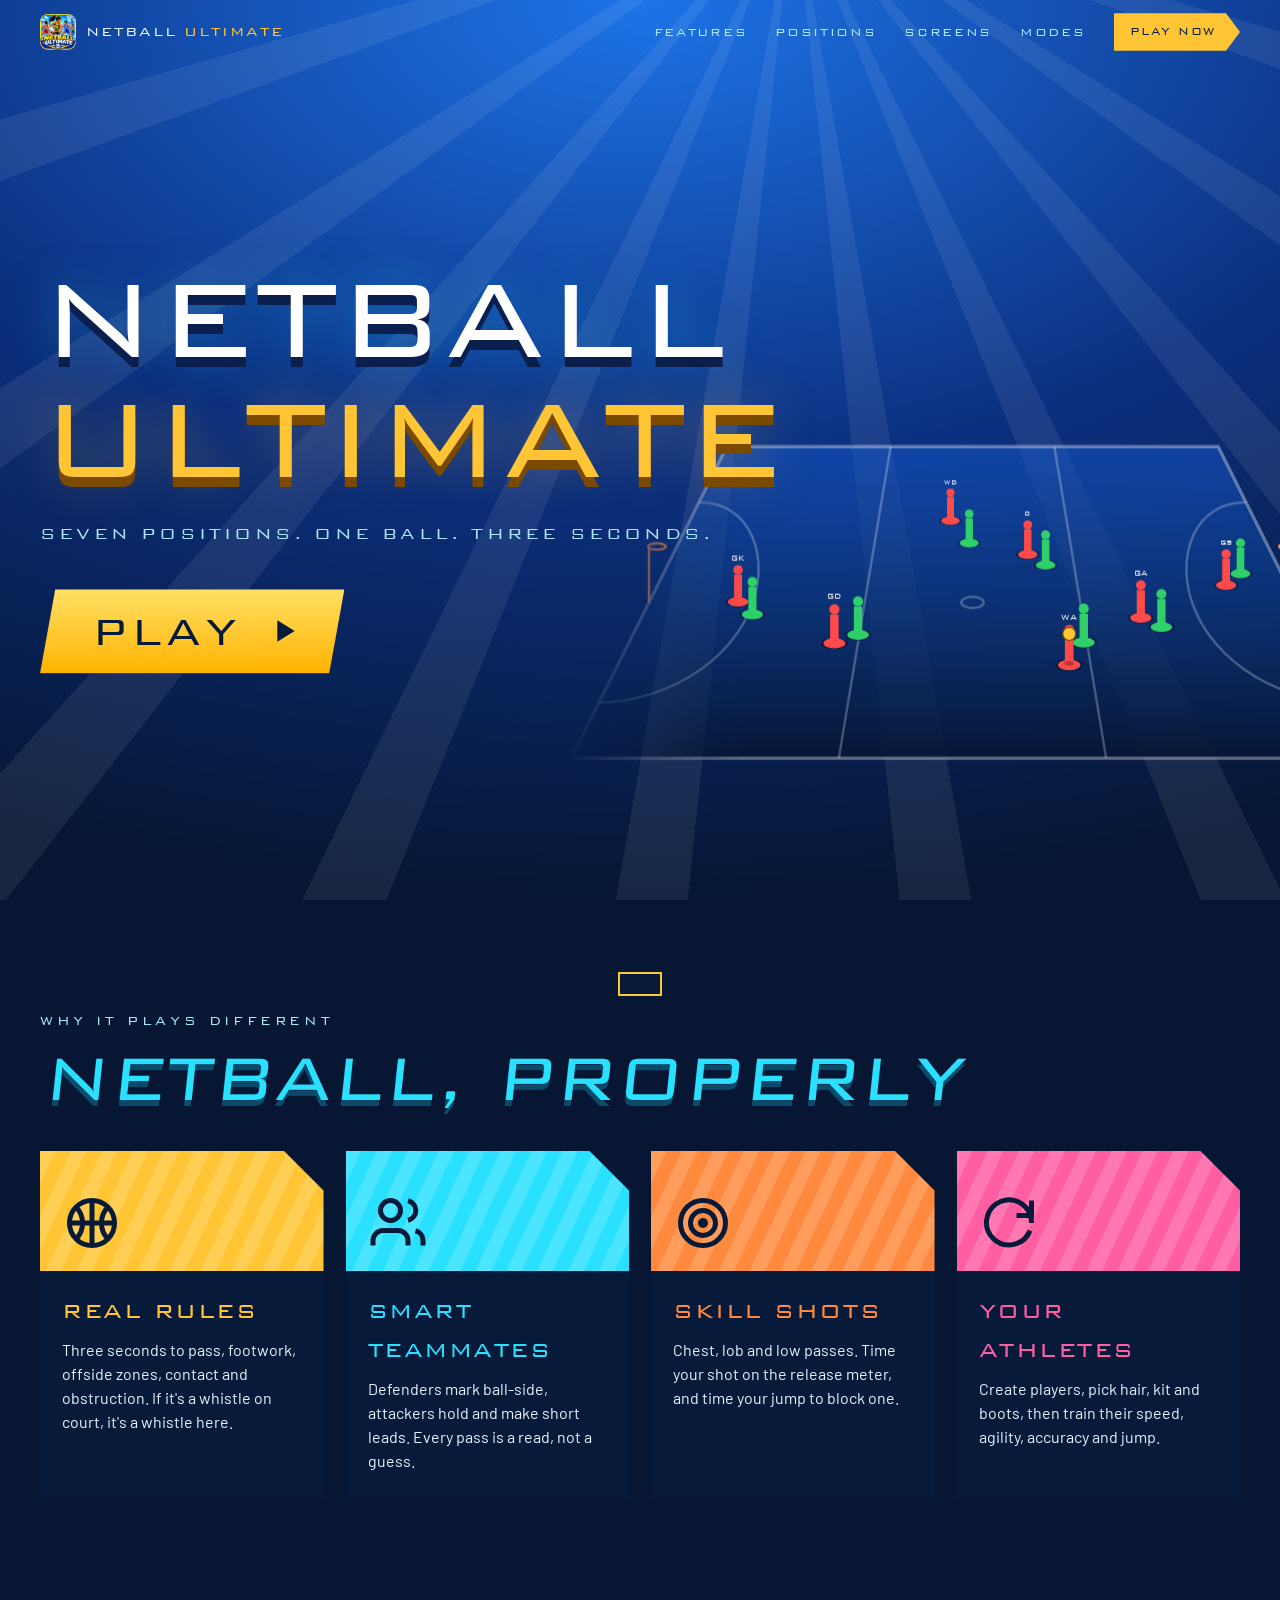
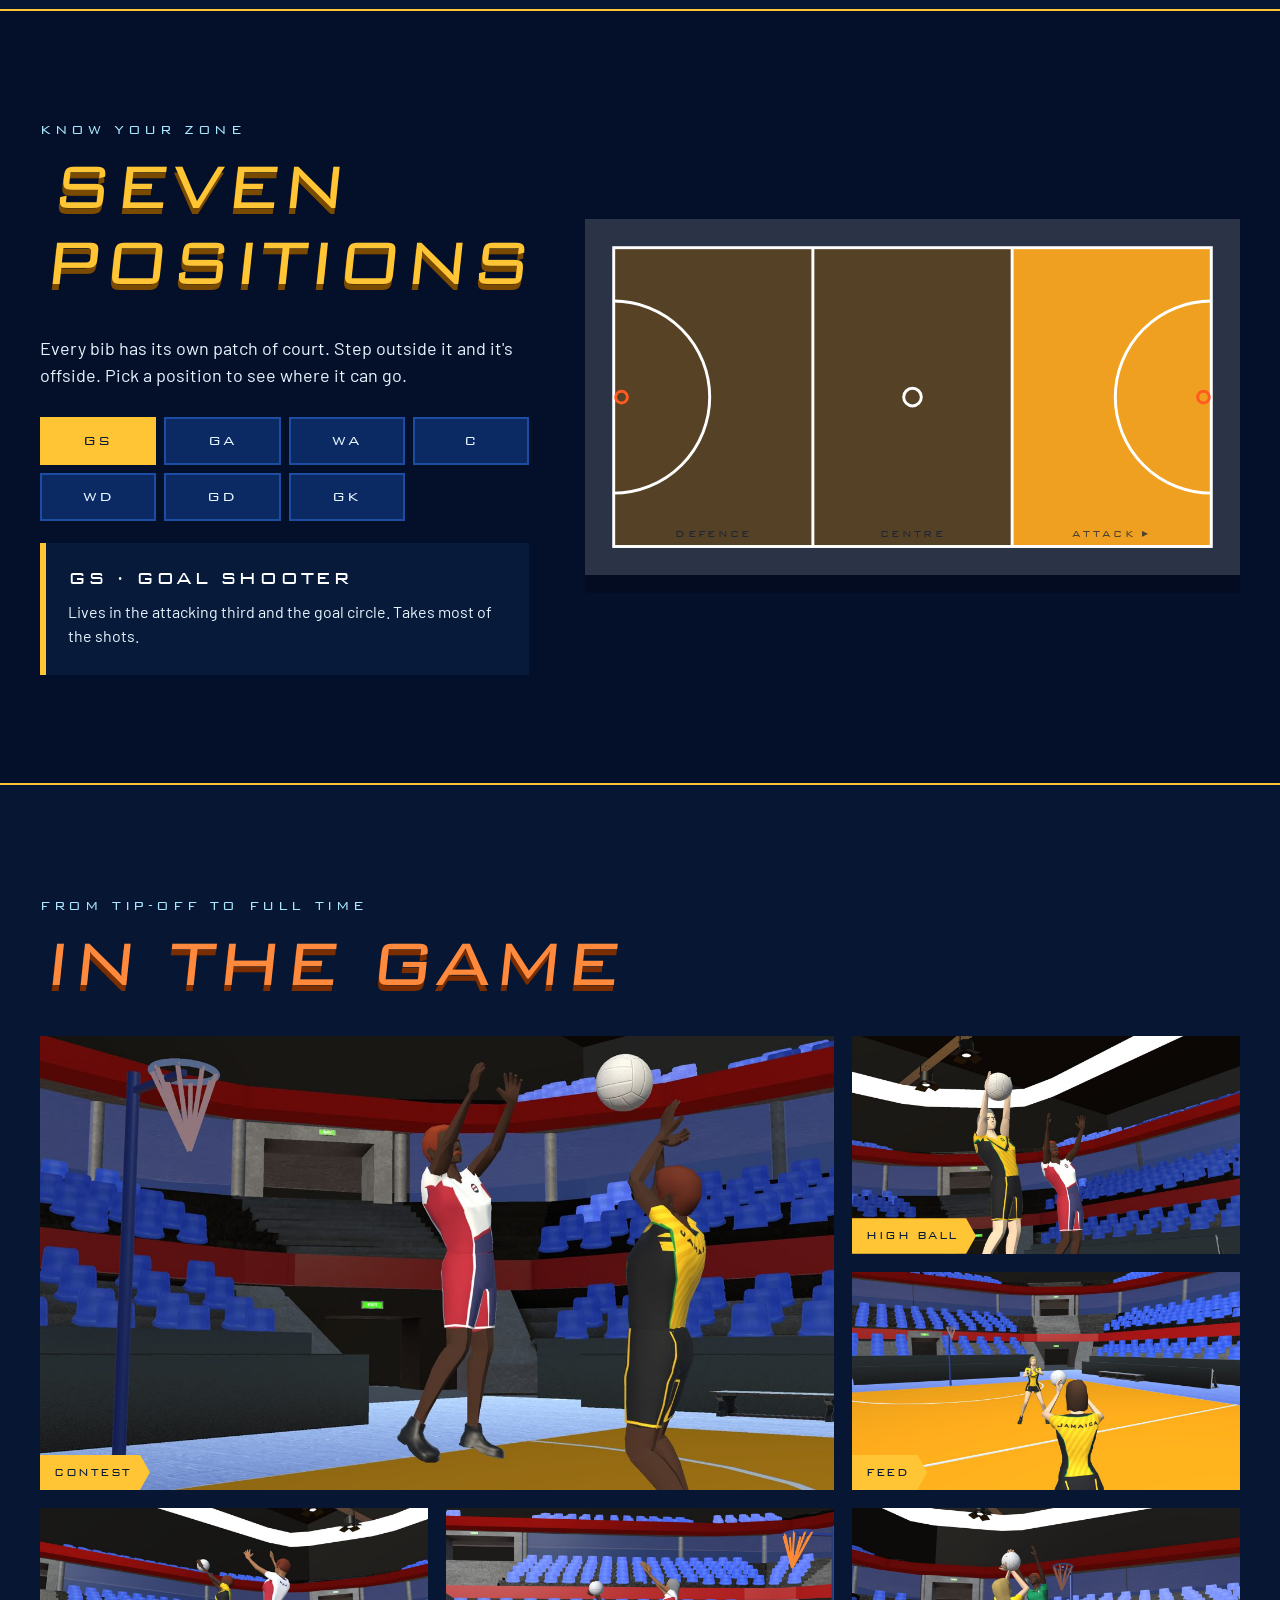
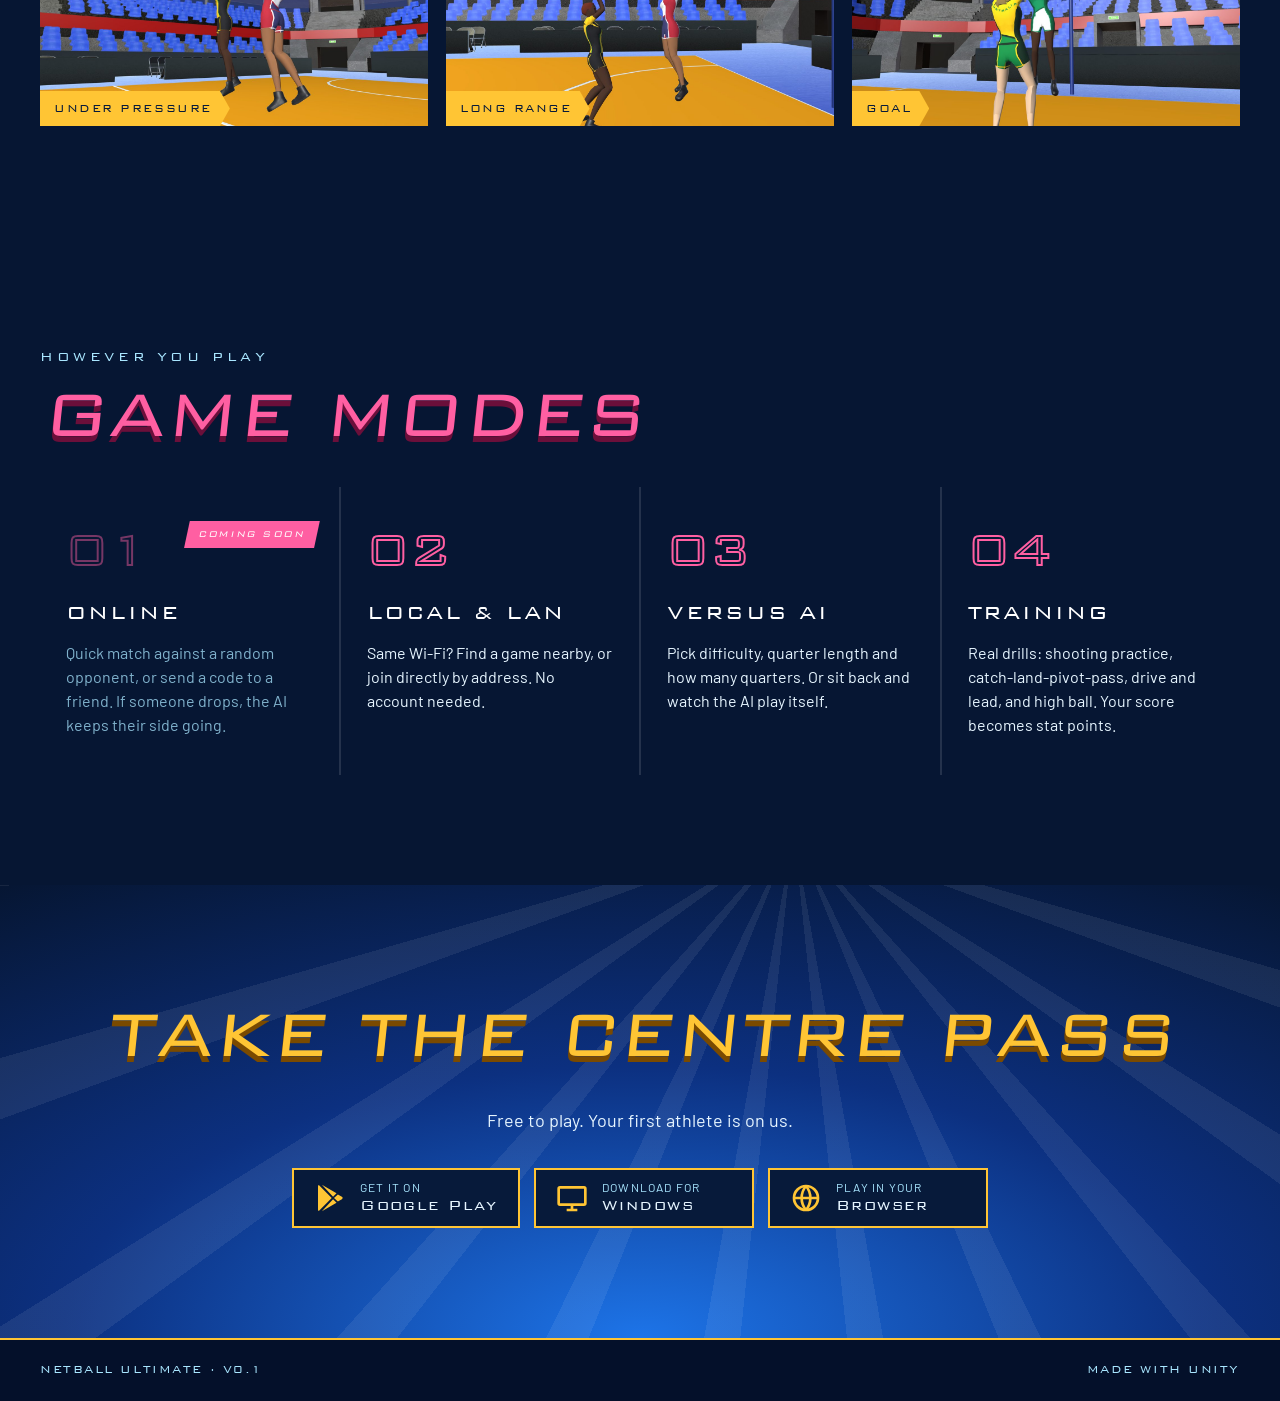
==== index.html @ ce10b403 "Add Netball Ultimate landing page Co-Authored-By: Claude Opus 5.5 <noreply@anthropic.com>" ====
<!doctype html>
<html lang="en">
<head>
<meta charset="utf-8">
<meta name="viewport" content="width=device-width, initial-scale=1">
<title>Netball Ultimate</title>
<meta name="description" content="Netball Ultimate: real 7-a-side netball on your phone, PC or browser. Build your team, train your athletes and play friends online.">
<meta name="theme-color" content="#061633">
<link rel="icon" href="img/icon.png">
<link rel="preconnect" href="https://fonts.googleapis.com">
<link rel="preconnect" href="https://fonts.gstatic.com" crossorigin>
<link href="https://fonts.googleapis.com/css2?family=Barlow:wght@400;500;600&display=swap" rel="stylesheet">
<link rel="stylesheet" href="style.css">
</head>
<body>

<header class="nav" id="nav">
  <a class="brand" href="#top"><img src="img/icon.png" alt="" width="36" height="36"><span>Netball <b>Ultimate</b></span></a>
  <button class="menu-btn" id="menuBtn" aria-label="Open menu" aria-expanded="false"><span></span><span></span><span></span></button>
  <nav class="links" id="links">
    <a href="#features">Features</a>
    <a href="#positions">Positions</a>
    <a href="#screens">Screens</a>
    <a href="#modes">Modes</a>
    <a class="btn btn-gold btn-sm" href="#play">Play now</a>
  </nav>
</header>

<main id="top">

  <!-- HERO -->
  <section class="hero">
    <div class="rays" aria-hidden="true"></div>
    <canvas id="court" class="hero-court" aria-hidden="true"></canvas>
    <div class="wrap hero-inner">
      <h1 class="logo reveal">
        <span class="w1">Netball</span>
        <span class="w2">Ultimate</span>
      </h1>
      <p class="lead reveal">Seven positions. One ball. Three seconds.</p>
      <div class="cta reveal">
        <a class="play" href="#play"><span>Play</span><svg viewBox="0 0 24 24" fill="currentColor"><path d="M7 4l13 8-13 8z"/></svg></a>
      </div>
    </div>
  </section>

  <!-- FEATURES -->
  <section class="section" id="features">
    <div class="wrap">
      <p class="eyebrow">Why it plays different</p>
      <h2 class="title t-cyan">Netball, properly</h2>
      <div class="cards">
        <article class="card c-gold reveal">
          <div class="art"><svg viewBox="0 0 24 24" fill="none" stroke="currentColor" stroke-width="2"><circle cx="12" cy="12" r="9"/><path d="M12 3v18M3 12h18M5.6 5.6c3.5 3.5 3.5 9.3 0 12.8M18.4 5.6c-3.5 3.5-3.5 9.3 0 12.8"/></svg></div>
          <div class="band"><h3>Real rules</h3><p>Three seconds to pass, footwork, offside zones, contact and obstruction. If it's a whistle on court, it's a whistle here.</p></div>
        </article>
        <article class="card c-cyan reveal">
          <div class="art"><svg viewBox="0 0 24 24" fill="none" stroke="currentColor" stroke-width="2"><path d="M16 21v-2a4 4 0 0 0-4-4H6a4 4 0 0 0-4 4v2"/><circle cx="9" cy="7" r="4"/><path d="M22 21v-2a4 4 0 0 0-3-3.9M16 3.1a4 4 0 0 1 0 7.8"/></svg></div>
          <div class="band"><h3>Smart teammates</h3><p>Defenders mark ball-side, attackers hold and make short leads. Every pass is a read, not a guess.</p></div>
        </article>
        <article class="card c-orange reveal">
          <div class="art"><svg viewBox="0 0 24 24" fill="none" stroke="currentColor" stroke-width="2"><circle cx="12" cy="12" r="9"/><circle cx="12" cy="12" r="5"/><circle cx="12" cy="12" r="1"/></svg></div>
          <div class="band"><h3>Skill shots</h3><p>Chest, lob and low passes. Time your shot on the release meter, and time your jump to block one.</p></div>
        </article>
        <article class="card c-pink reveal">
          <div class="art"><svg viewBox="0 0 24 24" fill="none" stroke="currentColor" stroke-width="2"><path d="M20.4 15A9 9 0 1 1 21 12"/><path d="M21 3v6h-6"/></svg></div>
          <div class="band"><h3>Your athletes</h3><p>Create players, pick hair, kit and boots, then train their speed, agility, accuracy and jump.</p></div>
        </article>
      </div>
    </div>
  </section>

  <!-- POSITIONS -->
  <section class="section section-dark" id="positions">
    <div class="wrap pos-grid">
      <div>
        <p class="eyebrow">Know your zone</p>
        <h2 class="title t-gold">Seven positions</h2>
        <p class="body">Every bib has its own patch of court. Step outside it and it's offside. Pick a position to see where it can go.</p>
        <div class="pos-tabs" role="tablist" id="posTabs"></div>
        <div class="pos-info" id="posInfo" aria-live="polite"></div>
      </div>
      <div class="court-card">
        <svg id="zoneCourt" viewBox="0 0 640 335" role="img" aria-label="Netball court showing where the selected position may play">
          <defs>
            <clipPath id="courtClip"><rect x="15" y="15" width="610" height="305"/></clipPath>
          </defs>
          <rect x="15" y="15" width="610" height="305" class="z-base"/>
          <g clip-path="url(#courtClip)">
            <rect id="zL" x="15" y="15" width="203.3" height="305" class="zone"/>
            <rect id="zM" x="218.3" y="15" width="203.4" height="305" class="zone"/>
            <rect id="zR" x="421.7" y="15" width="203.3" height="305" class="zone"/>
            <path id="cL" d="M15 69.5 A98 98 0 0 1 15 265.5 Z" class="zone circle" transform="translate(0 0)"/>
            <path id="cR" d="M625 69.5 A98 98 0 0 0 625 265.5 Z" class="zone circle"/>
          </g>
          <g class="lines">
            <rect x="15" y="15" width="610" height="305"/>
            <line x1="218.3" y1="15" x2="218.3" y2="320"/>
            <line x1="421.7" y1="15" x2="421.7" y2="320"/>
            <circle cx="320" cy="167.5" r="9"/>
            <path d="M15 69.5 A98 98 0 0 1 15 265.5"/>
            <path d="M625 69.5 A98 98 0 0 0 625 265.5"/>
          </g>
          <circle cx="23" cy="167.5" r="6" class="ring"/>
          <circle cx="617" cy="167.5" r="6" class="ring"/>
          <text x="117" y="310" class="lbl">DEFENCE</text>
          <text x="320" y="310" class="lbl">CENTRE</text>
          <text x="523" y="310" class="lbl">ATTACK &#9656;</text>
        </svg>
      </div>
    </div>
  </section>

  <!-- SCREENS -->
  <section class="section" id="screens">
    <div class="wrap">
      <p class="eyebrow">From tip-off to full time</p>
      <h2 class="title t-orange">In the game</h2>
      <div class="gallery">
        <button class="shot big reveal" data-cap="Contest every ball under the post."><img src="img/contest.jpg" alt="Jamaica and a red-and-white defender leaping for the ball by the post" loading="lazy"><span>Contest</span></button>
        <button class="shot reveal" data-cap="Time your jump to take the high ball."><img src="img/high_ball.jpg" alt="Player taking a high catch over a defender" loading="lazy"><span>High ball</span></button>
        <button class="shot reveal" data-cap="Look up, find your shooter, feed the circle."><img src="img/feed.jpg" alt="Jamaica player lining up a pass" loading="lazy"><span>Feed</span></button>
        <button class="shot reveal" data-cap="Shoot with a hand in your face."><img src="img/under_pressure.jpg" alt="Shooter with a defender jumping to block" loading="lazy"><span>Under pressure</span></button>
        <button class="shot reveal" data-cap="Long range from the edge of the circle."><img src="img/wide_shot.jpg" alt="Shot from the edge of the circle" loading="lazy"><span>Long range</span></button>
        <button class="shot reveal" data-cap="Australia lining up the shot."><img src="img/shot.jpg" alt="Australia shooter with defender behind" loading="lazy"><span>Goal</span></button>
      </div>
    </div>
  </section>

  <!-- MODES -->
  <section class="section" id="modes">
    <div class="wrap">
      <p class="eyebrow">However you play</p>
      <h2 class="title t-pink">Game modes</h2>
      <div class="modes">
        <article class="mode soon reveal">
          <i>01</i><h3>Online</h3><span class="soon-tag">Coming soon</span>
          <p>Quick match against a random opponent, or send a code to a friend. If someone drops, the AI keeps their side going.</p>
        </article>
        <article class="mode reveal">
          <i>02</i><h3>Local &amp; LAN</h3>
          <p>Same Wi-Fi? Find a game nearby, or join directly by address. No account needed.</p>
        </article>
        <article class="mode reveal">
          <i>03</i><h3>Versus AI</h3>
          <p>Pick difficulty, quarter length and how many quarters. Or sit back and watch the AI play itself.</p>
        </article>
        <article class="mode reveal">
          <i>04</i><h3>Training</h3>
          <p>Real drills: shooting practice, catch-land-pivot-pass, drive and lead, and high ball. Your score becomes stat points.</p>
        </article>
      </div>
    </div>
  </section>

  <!-- PLAY -->
  <section class="section final" id="play">
    <div class="rays" aria-hidden="true"></div>
    <div class="wrap final-inner">
      <h2 class="title t-gold">Take the centre pass</h2>
      <p class="body">Free to play. Your first athlete is on us.</p>
      <div class="stores">
        <a class="store" href="#" data-soon>
          <svg viewBox="0 0 24 24" fill="currentColor"><path d="M3.6 2.3 13.3 12l-9.7 9.7c-.4-.2-.6-.6-.6-1.1V3.4c0-.5.2-.9.6-1.1zm10.7 10.7 2.6 2.6-11 6.3 8.4-8.9zm3.6-3.6 3 1.7c.8.5.8 1.3 0 1.8l-3 1.7-2.9-2.6 2.9-2.6zM5.9 2.1l11 6.3-2.6 2.6-8.4-8.9z"/></svg>
          <span><small>Get it on</small>Google Play</span>
        </a>
        <a class="store" href="#" data-soon>
          <svg viewBox="0 0 24 24" fill="none" stroke="currentColor" stroke-width="2"><rect x="2" y="4" width="20" height="13" rx="1"/><path d="M8 21h8M12 17v4"/></svg>
          <span><small>Download for</small>Windows</span>
        </a>
        <a class="store" href="#" data-soon>
          <svg viewBox="0 0 24 24" fill="none" stroke="currentColor" stroke-width="2"><circle cx="12" cy="12" r="9"/><path d="M3 12h18M12 3a14 14 0 0 1 0 18M12 3a14 14 0 0 0 0 18"/></svg>
          <span><small>Play in your</small>Browser</span>
        </a>
      </div>
    </div>
  </section>
</main>

<footer class="foot">
  <div class="wrap foot-inner">
    <span>Netball Ultimate &middot; v0.1</span>
    <span>Made with Unity</span>
  </div>
</footer>

<div class="lightbox" id="lightbox" hidden>
  <button class="lb-close" id="lbClose" aria-label="Close">&times;</button>
  <figure><img id="lbImg" alt=""><figcaption id="lbCap"></figcaption></figure>
</div>
<div class="toast" id="toast" role="status"></div>

<script src="main.js"></script>
</body>
</html>
---- style.css ----
@font-face{font-family:"ND";src:url("fonts/NetballDisplay.ttf") format("truetype");font-display:swap}

:root{
  --navy:#061633;
  --panel:#071a3a;
  --deep:#04102a;
  --blue:#1d74e8;
  --mid:#0c3080;
  --gold:#ffc534;
  --gold-d:#7a4a00;
  --cyan:#29e0ff;
  --cyan-d:#0a4a6b;
  --orange:#ff8a3d;
  --orange-d:#7a2e00;
  --pink:#ff5fa2;
  --pink-d:#6b0f3a;
  --ice:#a9e6ff;
  --text:#e6f5ff;
  --court:#f0a020;
  --display:"ND",Arial,sans-serif;
  --body:"Barlow",system-ui,sans-serif;
}

*{box-sizing:border-box}
html{scroll-behavior:smooth;scroll-padding-top:72px}
body{margin:0;background:var(--navy);color:var(--text);font-family:var(--body);font-size:18px;line-height:1.5;overflow-x:hidden}
img{max-width:100%;display:block}
a{color:inherit;text-decoration:none}
button{font:inherit;color:inherit;background:none;border:0;cursor:pointer}
svg{display:block}
.wrap{width:min(1200px,100% - 32px);margin:0 auto}

/* ---------- nav ---------- */
.nav{position:fixed;inset:0 0 auto;z-index:50;display:flex;align-items:center;justify-content:space-between;height:64px;padding:0 max(16px,calc((100% - 1200px)/2));transition:background .25s,box-shadow .25s}
.nav.solid{background:rgba(4,16,42,.92);backdrop-filter:blur(8px);box-shadow:inset 0 -2px 0 var(--gold)}
.brand{display:flex;align-items:center;gap:10px;font-family:var(--display);font-size:16px;letter-spacing:.12em;text-transform:uppercase}
.brand img{border-radius:8px}
.brand b{color:var(--gold);font-weight:normal}
.links{display:flex;align-items:center;gap:28px;font-family:var(--display);font-size:14px;letter-spacing:.12em;text-transform:uppercase}
.links a:not(.btn){position:relative;color:var(--ice)}
.links a:not(.btn)::after{content:"";position:absolute;left:0;right:100%;bottom:-6px;height:2px;background:var(--gold);transition:right .2s}
.links a:not(.btn):hover{color:#fff}
.links a:not(.btn):hover::after{right:0}
.menu-btn{display:none;width:44px;height:44px;flex-direction:column;justify-content:center;gap:6px;padding:10px}
.menu-btn span{height:3px;background:#fff;transition:transform .2s,opacity .2s}
.menu-btn[aria-expanded="true"] span:nth-child(1){transform:translateY(9px) rotate(45deg)}
.menu-btn[aria-expanded="true"] span:nth-child(2){opacity:0}
.menu-btn[aria-expanded="true"] span:nth-child(3){transform:translateY(-9px) rotate(-45deg)}

/* ---------- buttons ---------- */
.btn{display:inline-flex;align-items:center;gap:10px;padding:14px 30px 14px 22px;font-family:var(--display);font-size:16px;letter-spacing:.12em;text-transform:uppercase;clip-path:polygon(0 0,calc(100% - 14px) 0,100% 50%,calc(100% - 14px) 100%,0 100%);transition:transform .15s,filter .15s}
.btn:hover{transform:translateX(3px);filter:brightness(1.1)}
.btn-gold{background:var(--gold);color:var(--panel)}
.btn-ghost{background:rgba(7,26,58,.75);color:#fff;box-shadow:inset 0 0 0 2px var(--cyan)}
.btn-sm{padding:9px 24px 9px 16px;font-size:13px}

/* ---------- shared bits ---------- */
.rays{position:absolute;inset:0;background:repeating-conic-gradient(from 90deg at 62% -12%,rgba(255,255,255,.07) 0 4deg,transparent 4deg 16deg);pointer-events:none}
.eyebrow{margin:0 0 6px;font-family:var(--display);font-size:15px;letter-spacing:.24em;text-transform:uppercase;color:var(--ice)}
.title{margin:0 0 36px;font-family:var(--display);font-weight:normal;font-size:clamp(40px,7vw,80px);line-height:.95;text-transform:uppercase;transform:skewX(-6deg);transform-origin:left bottom}
.t-gold{color:var(--gold);text-shadow:0 6px 0 var(--gold-d)}
.t-cyan{color:var(--cyan);text-shadow:0 6px 0 var(--cyan-d)}
.t-orange{color:var(--orange);text-shadow:0 6px 0 var(--orange-d)}
.t-pink{color:var(--pink);text-shadow:0 6px 0 var(--pink-d)}
.body{max-width:520px;color:var(--text);margin:0 0 28px}
.section{position:relative;padding:110px 0}
.section-dark{background:var(--deep);box-shadow:inset 0 2px 0 var(--gold),inset 0 -2px 0 var(--gold)}

.reveal{opacity:0;transform:translateY(24px);transition:opacity .6s ease,transform .6s ease}
.reveal.in{opacity:1;transform:none}

/* ---------- hero ---------- */
.hero{position:relative;min-height:100vh;min-height:100svh;display:flex;align-items:center;overflow:hidden;background:radial-gradient(120% 100% at 50% 0%,var(--blue) 0%,var(--mid) 52%,var(--navy) 100%)}
.hero-court{position:absolute;right:-8%;top:66%;transform:translateY(-50%);width:min(960px,64vw);height:auto;aspect-ratio:2/1;pointer-events:none;-webkit-mask-image:linear-gradient(90deg,transparent 0,#000 22%);mask-image:linear-gradient(90deg,transparent 0,#000 22%)}
.hero-inner{position:relative;padding:120px 0 90px}
.ribbon{display:inline-block;padding:8px 26px;background:#ff3d8b;font-family:var(--display);font-size:15px;letter-spacing:.16em;text-transform:uppercase;transform:skewX(-12deg)}
.logo{margin:0 0 22px;font-family:var(--display);font-weight:normal;font-size:clamp(56px,11vw,140px);line-height:.86;text-transform:uppercase;transform:skewX(-6deg);transform-origin:left bottom}
.logo span{display:block}
.w1{color:#fff;text-shadow:0 10px 0 #0a1f4d,0 0 48px rgba(41,224,255,.35)}
.w2{color:var(--gold);text-shadow:0 10px 0 var(--gold-d),0 0 48px rgba(255,197,52,.35)}
.lead{max-width:none;margin:0 0 40px;font-family:var(--display);font-size:clamp(15px,1.8vw,20px);letter-spacing:.16em;text-transform:uppercase;color:var(--ice)}
.cta{display:flex;flex-wrap:wrap;align-items:center;gap:22px}
.play{display:flex;align-items:center;gap:28px;padding:18px 44px 18px 52px;background:linear-gradient(180deg,#ffe066,#ffb300);color:var(--panel);clip-path:polygon(5% 0,100% 0,95% 100%,0 100%);filter:drop-shadow(0 8px 0 var(--gold-d));transition:transform .15s}
.play span{font-family:var(--display);font-size:48px;line-height:1;letter-spacing:.08em;text-transform:uppercase}
.play svg{width:32px;height:32px}
.play:hover{transform:translateY(-3px)}
.play:active{transform:translateY(3px)}
.badges{display:flex;flex-wrap:wrap;gap:12px;margin:48px 0 0;padding:0;list-style:none}
.badges li{display:flex;flex-direction:column;align-items:center;min-width:120px;padding:12px 18px;background:rgba(7,26,58,.8);box-shadow:inset 0 0 0 2px var(--gold)}
.badges b{font-family:var(--display);font-weight:normal;font-size:30px;color:var(--gold);line-height:1.1}
.badges span{font-family:var(--display);font-size:12px;letter-spacing:.14em;text-transform:uppercase;color:var(--ice)}

/* ---------- feature cards (game "posters") ---------- */
.cards{display:grid;grid-template-columns:repeat(4,1fr);gap:22px}
.card{display:flex;flex-direction:column;background:var(--panel);clip-path:polygon(0 0,calc(100% - 40px) 0,100% 40px,100% 100%,0 100%);transition:transform .2s}
.card:hover{transform:translateY(-6px)}
.card .art{position:relative;height:120px;background:var(--c);color:var(--panel);overflow:hidden}
.card .art::before{content:"";position:absolute;inset:0;background:repeating-linear-gradient(115deg,rgba(255,255,255,.16) 0 14px,transparent 14px 28px)}
.card .art svg{position:absolute;left:22px;bottom:18px;width:60px;height:60px}
.band{padding:20px 22px 26px}
.band h3{margin:0 0 8px;font-family:var(--display);font-weight:normal;font-size:26px;letter-spacing:.06em;text-transform:uppercase;color:var(--c)}
.band p{margin:0;font-size:16px;color:var(--text)}
.c-gold{--c:var(--gold)}.c-cyan{--c:var(--cyan)}.c-orange{--c:var(--orange)}.c-pink{--c:var(--pink)}

/* ---------- positions ---------- */
.pos-grid{display:grid;grid-template-columns:5fr 7fr;gap:56px;align-items:center}
.pos-tabs{display:grid;grid-template-columns:repeat(4,1fr);gap:8px;margin-bottom:22px}
.pos-tab{padding:12px 0;background:#0b2a63;box-shadow:inset 0 0 0 2px #1d4da0;font-family:var(--display);font-size:16px;letter-spacing:.12em;transition:background .15s,color .15s,box-shadow .15s}
.pos-tab:hover{box-shadow:inset 0 0 0 2px var(--cyan)}
.pos-tab[aria-selected="true"]{background:var(--gold);color:var(--panel);box-shadow:none}
.pos-info{min-height:132px;padding:18px 22px;background:var(--panel);border-left:6px solid var(--gold)}
.pos-info h3{margin:0 0 6px;font-family:var(--display);font-weight:normal;font-size:22px;letter-spacing:.08em;text-transform:uppercase;color:#fff}
.pos-info p{margin:0;font-size:16px}
.court-card{padding:14px;background:#2a3446;box-shadow:0 18px 0 rgba(0,0,0,.25)}
#zoneCourt{width:100%;height:auto}
.z-base{fill:var(--court)}
.zone{fill:rgba(4,16,42,.65);transition:fill .35s}
.zone.on{fill:rgba(255,255,255,0)}
.zone.circle{fill:#574226}
.zone.circle.on{fill:var(--court)}
.lines{fill:none;stroke:#fff;stroke-width:3}
.ring{fill:none;stroke:#ff5a1f;stroke-width:3}
.lbl{font-family:var(--display);font-size:12px;letter-spacing:.2em;fill:rgba(7,26,58,.7);text-anchor:middle}

/* ---------- gallery ---------- */
.gallery{display:grid;grid-template-columns:repeat(3,1fr);gap:18px}
.shot{position:relative;padding:0;overflow:hidden;background:var(--panel);box-shadow:inset 0 0 0 2px rgba(255,255,255,.1);text-align:left}
.shot.big{grid-column:span 2;grid-row:span 2}
.shot img{width:100%;height:100%;object-fit:cover;aspect-ratio:16/9;transition:transform .4s}
.shot span{position:absolute;left:0;bottom:0;padding:8px 18px 8px 14px;background:var(--gold);color:var(--panel);font-family:var(--display);font-size:13px;letter-spacing:.12em;text-transform:uppercase;clip-path:polygon(0 0,calc(100% - 10px) 0,100% 50%,calc(100% - 10px) 100%,0 100%)}
.shot:hover img{transform:scale(1.05)}
.shot:focus-visible{outline:3px solid var(--cyan);outline-offset:3px}

/* ---------- country marquee ---------- */
.marquee{overflow:hidden;padding:18px 0;background:var(--gold);color:var(--panel);transform:skewY(-2deg);margin:20px 0}
.track{display:flex;gap:44px;width:max-content;animation:scroll 60s linear infinite;font-family:var(--display);font-size:20px;letter-spacing:.14em;text-transform:uppercase;white-space:nowrap}
.track span::before{content:"\25C6";margin-right:44px;opacity:.5}
.marquee:hover .track{animation-play-state:paused}
@keyframes scroll{to{transform:translateX(-50%)}}

/* ---------- modes ---------- */
.modes{display:grid;grid-template-columns:repeat(4,1fr);gap:2px;background:rgba(255,255,255,.12)}
.mode{position:relative;padding:34px 26px 38px;background:var(--navy);transition:background .2s}
.mode:hover{background:#0b2350}
.mode i{display:block;font-style:normal;font-family:var(--display);font-size:56px;line-height:1;color:transparent;-webkit-text-stroke:2px var(--pink)}
.mode h3{margin:18px 0 10px;font-family:var(--display);font-weight:normal;font-size:24px;letter-spacing:.08em;text-transform:uppercase;color:#fff}
.mode p{margin:0;font-size:16px}
.soon-tag{position:absolute;top:34px;right:22px;padding:5px 12px;background:var(--pink);color:#fff;font-family:var(--display);font-size:11px;letter-spacing:.14em;text-transform:uppercase;transform:skewX(-12deg)}
.mode.soon i{-webkit-text-stroke-color:rgba(255,95,162,.45)}
.mode.soon p{color:var(--ice);opacity:.75}

/* ---------- final CTA ---------- */
.final{overflow:hidden;text-align:center;background:radial-gradient(90% 120% at 50% 100%,var(--blue) 0%,var(--mid) 50%,var(--navy) 100%)}
.final-inner{position:relative;display:flex;flex-direction:column;align-items:center}
.final .title{transform-origin:center bottom}
.final .body{margin:0 auto 34px}
.stores{display:flex;flex-wrap:wrap;justify-content:center;gap:14px}
.store{display:flex;align-items:center;gap:14px;min-width:220px;padding:12px 22px;background:var(--panel);box-shadow:inset 0 0 0 2px var(--gold);transition:transform .15s,background .15s}
.store:hover{transform:translateY(-3px);background:#0b2350}
.store svg{width:32px;height:32px;color:var(--gold);flex:none}
.store span{display:flex;flex-direction:column;font-family:var(--display);font-size:18px;letter-spacing:.08em;text-align:left;line-height:1.2}
.store small{font-family:var(--body);font-size:12px;letter-spacing:.1em;text-transform:uppercase;color:var(--ice)}

/* ---------- footer ---------- */
.foot{background:var(--deep);box-shadow:inset 0 2px 0 var(--gold)}
.foot-inner{display:flex;justify-content:space-between;flex-wrap:wrap;gap:10px;padding:22px 0;font-family:var(--display);font-size:13px;letter-spacing:.12em;text-transform:uppercase;color:var(--ice)}

/* ---------- lightbox + toast ---------- */
.lightbox{position:fixed;inset:0;z-index:100;display:grid;place-items:center;padding:16px;background:rgba(4,16,42,.94)}
.lightbox[hidden]{display:none}
.lightbox figure{margin:0;max-width:1200px;width:100%}
.lightbox img{width:100%;box-shadow:0 0 0 2px var(--gold)}
.lightbox figcaption{margin-top:14px;text-align:center;font-size:16px}
.lb-close{position:absolute;top:12px;right:18px;font-size:44px;line-height:1;color:var(--gold)}
.toast{position:fixed;left:50%;bottom:24px;z-index:110;padding:12px 22px;background:var(--panel);box-shadow:inset 0 0 0 2px var(--gold);font-family:var(--display);font-size:14px;letter-spacing:.1em;text-transform:uppercase;transform:translate(-50%,120px);transition:transform .3s}
.toast.show{transform:translate(-50%,0)}

/* ---------- responsive ---------- */
@media (max-width:1000px){
  .cards,.modes{grid-template-columns:repeat(2,1fr)}
  .pos-grid{grid-template-columns:1fr;gap:36px}
}
@media (max-width:760px){
  body{font-size:17px}
  .menu-btn{display:flex}
  .links{position:fixed;top:64px;left:0;right:0;flex-direction:column;align-items:stretch;gap:0;padding:8px 16px 20px;background:rgba(4,16,42,.97);box-shadow:inset 0 -2px 0 var(--gold);transform:translateY(-120%);transition:transform .25s;z-index:-1}
  .links.open{transform:none}
  .links a:not(.btn){padding:14px 0;border-bottom:1px solid rgba(255,255,255,.08)}
  .links .btn{margin-top:14px;justify-content:center}
  .nav{background:rgba(4,16,42,.92)}
  .section{padding:80px 0}
  .hero-court{right:-40%;top:auto;bottom:0;transform:none;width:150vw;opacity:.4;-webkit-mask-image:none;mask-image:none}
  .play{padding:14px 34px 14px 40px;gap:18px}
  .play span{font-size:36px}
  .badges li{min-width:0;flex:1 1 40%}
  .cards,.modes{grid-template-columns:1fr}
  .gallery{grid-template-columns:1fr 1fr}
  .shot.big{grid-column:span 2;grid-row:auto}
  .pos-tabs{grid-template-columns:repeat(4,1fr)}
  .store{width:100%}
}
@media (prefers-reduced-motion:reduce){
  html{scroll-behavior:auto}
  .reveal{opacity:1;transform:none;transition:none}
  .track{animation:none}
}
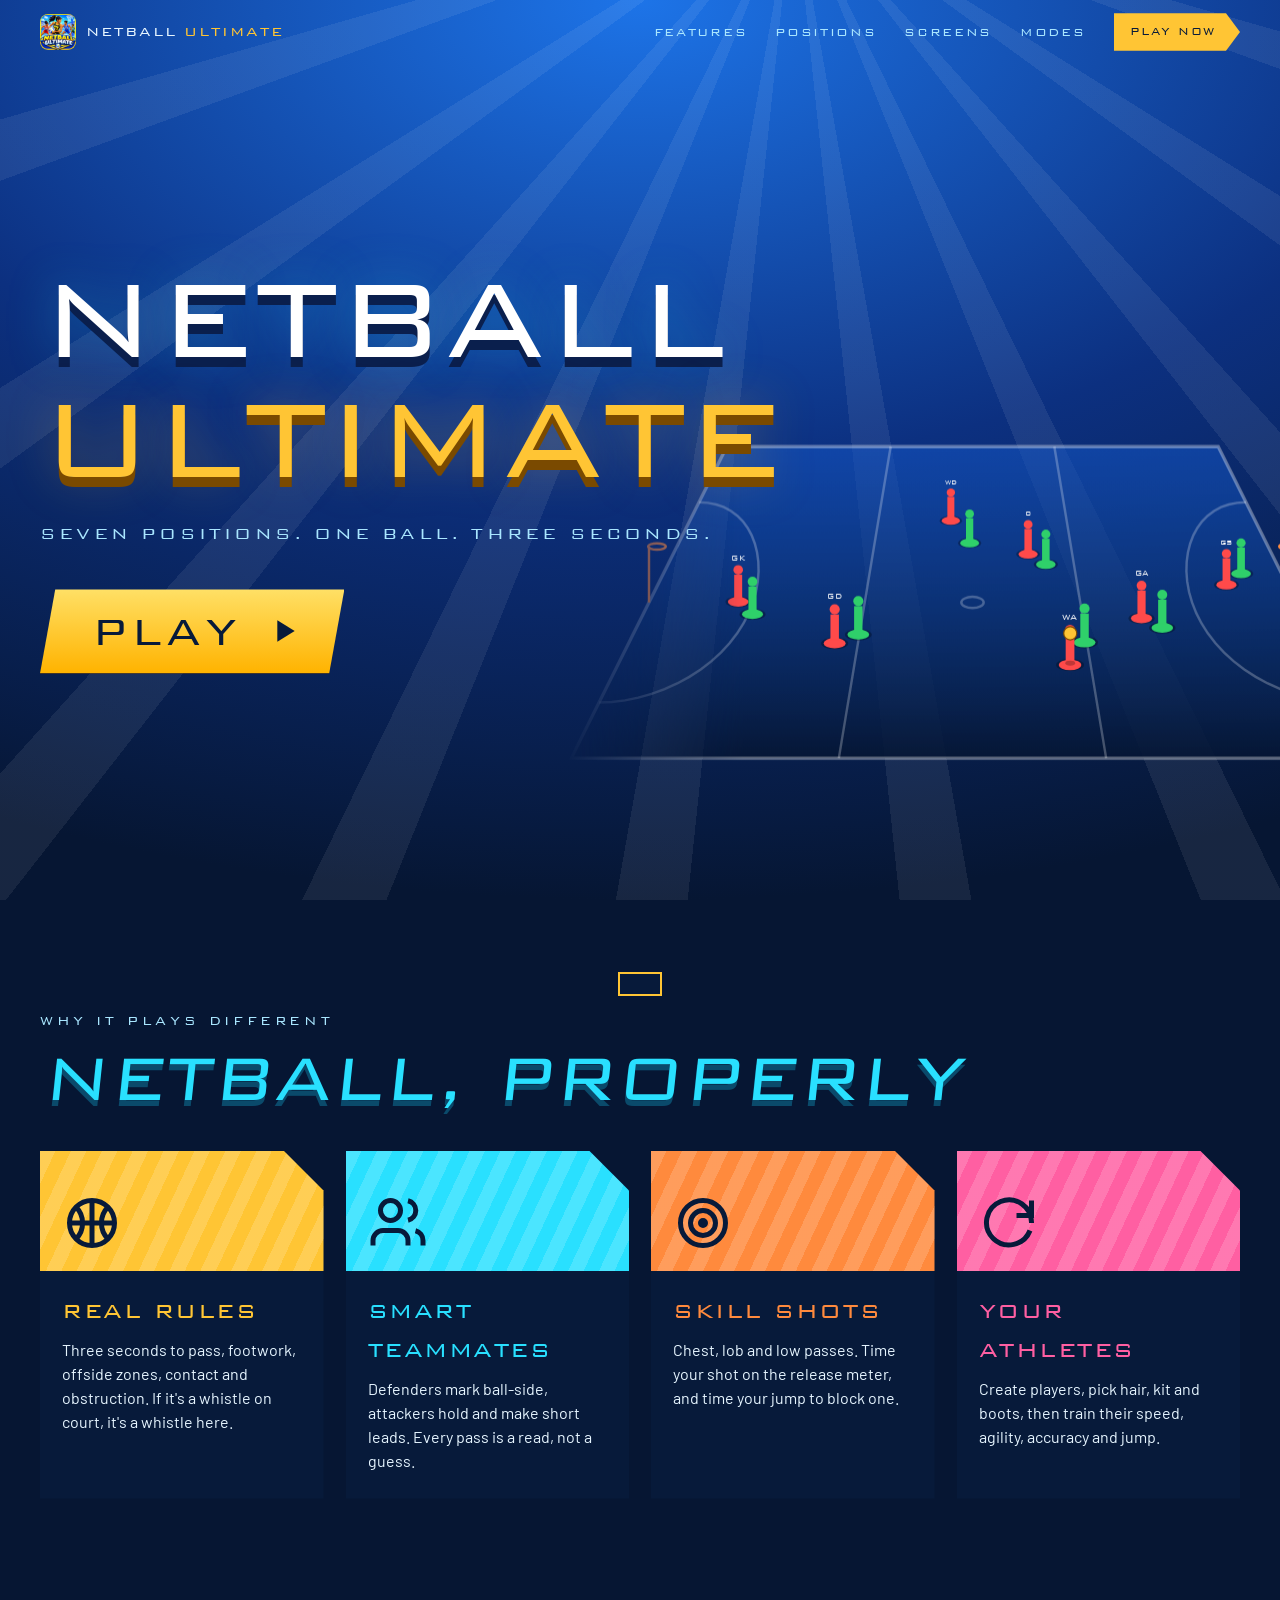
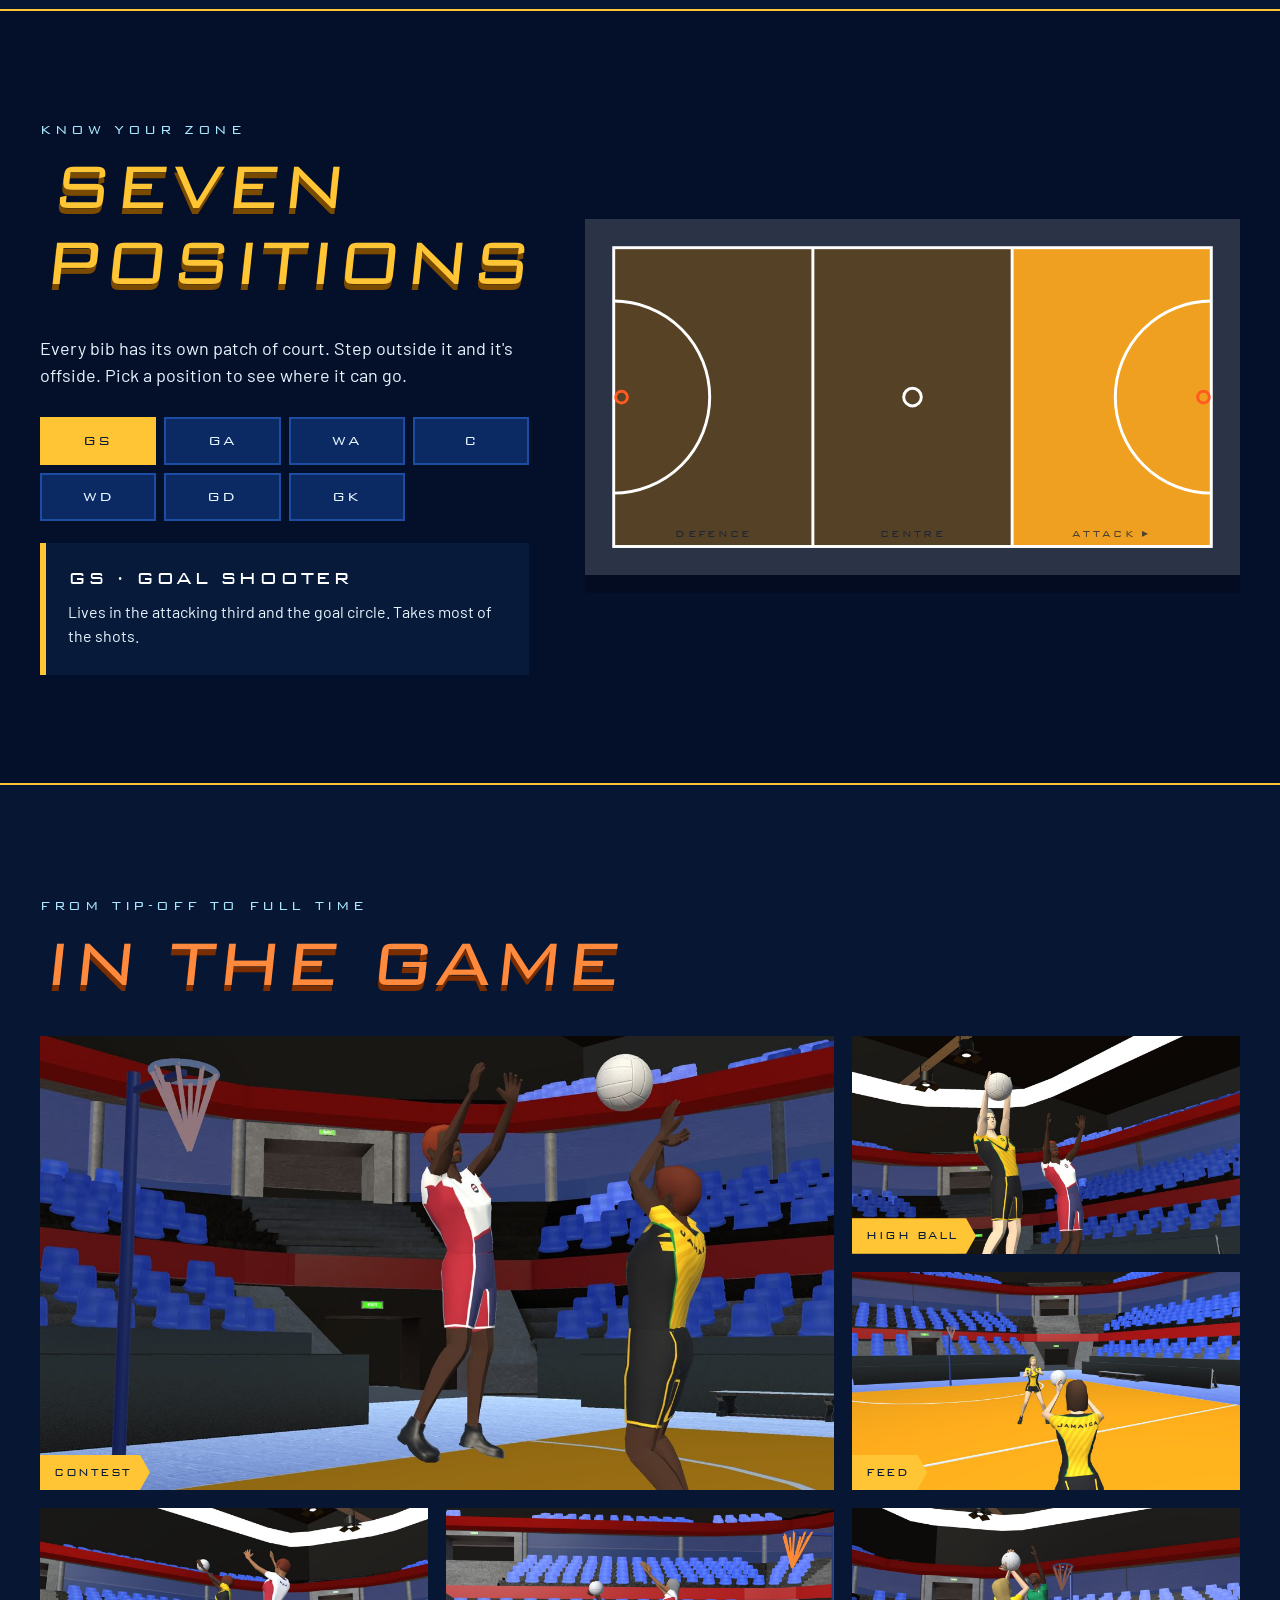
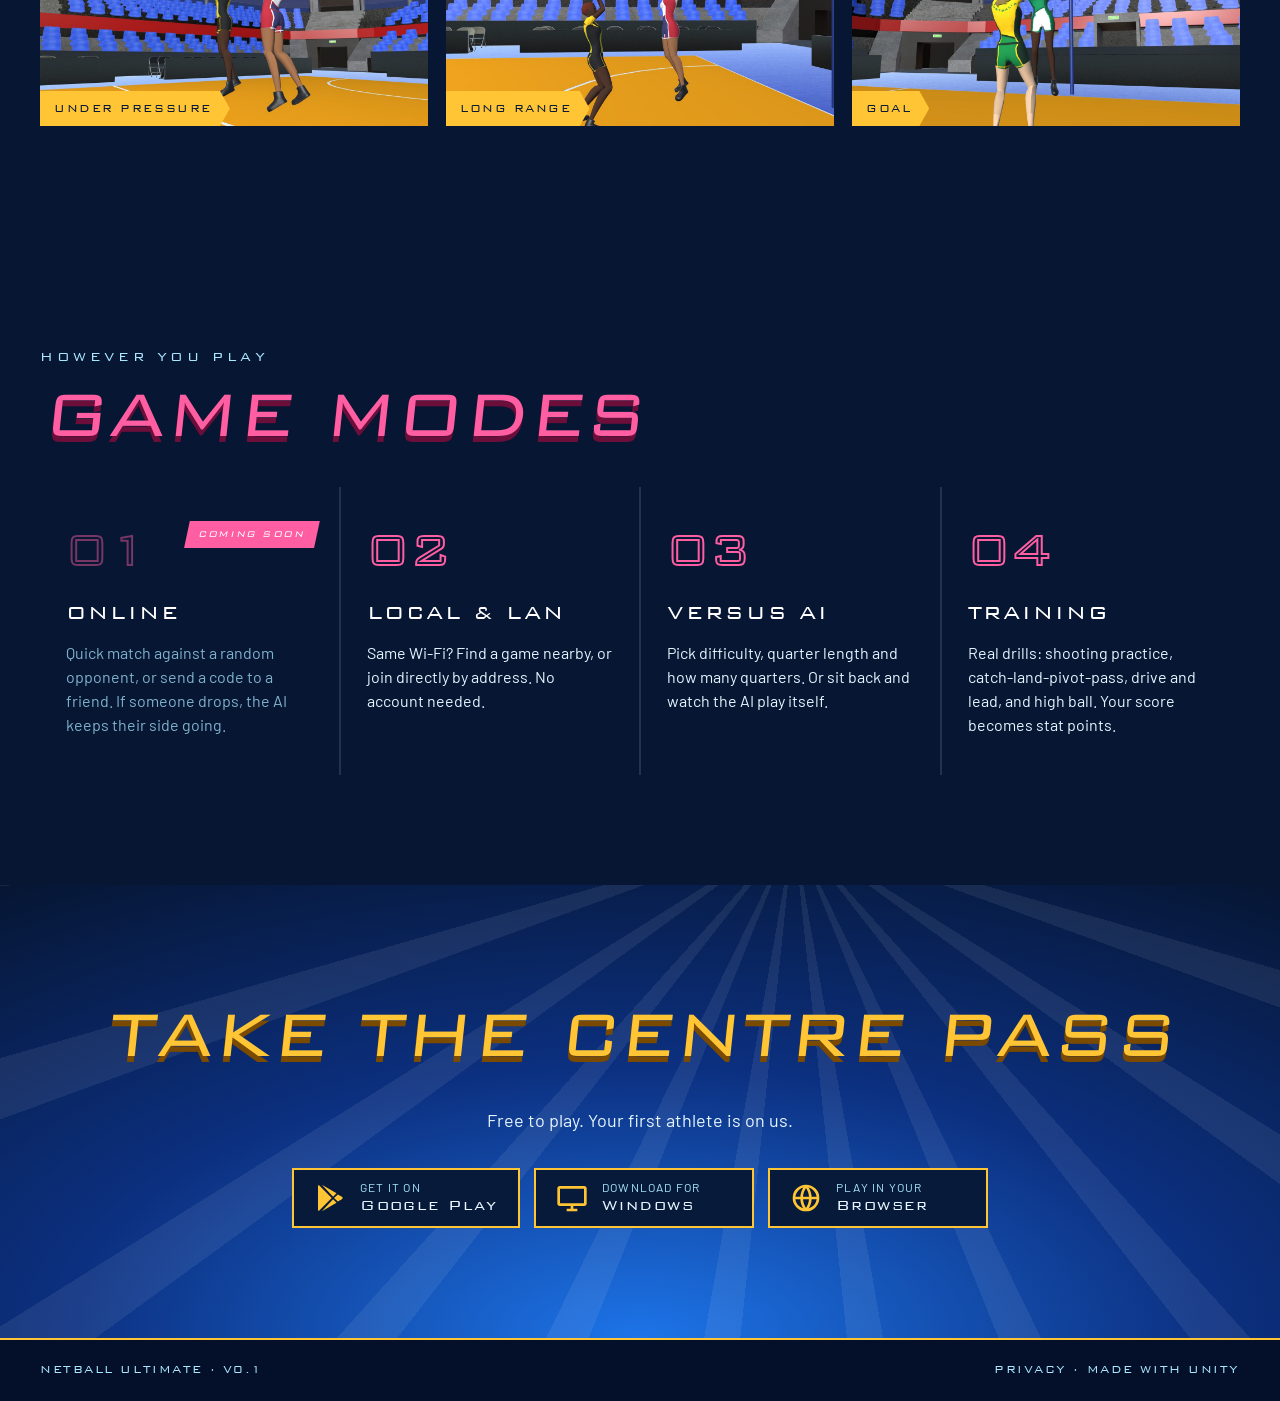
==== commit 79155c0c: "Add privacy policy page and footer link Co-Authored-By: Claude Opus 5.5 <noreply@anthropic.com>" ====
--- a/index.html
+++ b/index.html
@@ -180,7 +180,7 @@
 <footer class="foot">
   <div class="wrap foot-inner">
     <span>Netball Ultimate &middot; v0.1</span>
-    <span>Made with Unity</span>
+    <span><a href="privacy.html">Privacy</a> &middot; Made with Unity</span>
   </div>
 </footer>
 
--- a/style.css
+++ b/style.css
@@ -165,6 +165,26 @@
 .foot{background:var(--deep);box-shadow:inset 0 2px 0 var(--gold)}
 .foot-inner{display:flex;justify-content:space-between;flex-wrap:wrap;gap:10px;padding:22px 0;font-family:var(--display);font-size:13px;letter-spacing:.12em;text-transform:uppercase;color:var(--ice)}
 
+/* ---------- privacy / legal page ---------- */
+.legal{padding:130px 0 100px;background:radial-gradient(120% 60% at 50% 0%,var(--mid) 0%,var(--navy) 60%)}
+.legal-inner{max-width:760px}
+.legal .title{margin-bottom:30px}
+.legal-lead{font-size:19px;margin:0 0 10px}
+.legal h2{margin:48px 0 12px;padding-left:14px;border-left:5px solid var(--gold);font-family:var(--display);font-weight:normal;font-size:20px;letter-spacing:.1em;text-transform:uppercase;color:#fff}
+.legal p,.legal li{color:var(--text)}
+.legal p{margin:0 0 14px}
+.legal ul{margin:0 0 14px;padding-left:22px}
+.legal li{margin-bottom:6px}
+.legal li::marker{color:var(--gold)}
+.legal strong{color:#fff;font-weight:600}
+.legal a{color:var(--cyan);text-decoration:underline;text-underline-offset:3px;word-break:break-word}
+.foot a:hover{color:#fff}
+.links-static a{color:var(--ice)}
+@media (max-width:760px){
+  .nav .links-static{position:static;flex-direction:row;padding:0;background:none;box-shadow:none;transform:none;z-index:auto;font-size:12px}
+  .nav .links-static a:not(.btn){padding:0;border:0}
+}
+
 /* ---------- lightbox + toast ---------- */
 .lightbox{position:fixed;inset:0;z-index:100;display:grid;place-items:center;padding:16px;background:rgba(4,16,42,.94)}
 .lightbox[hidden]{display:none}
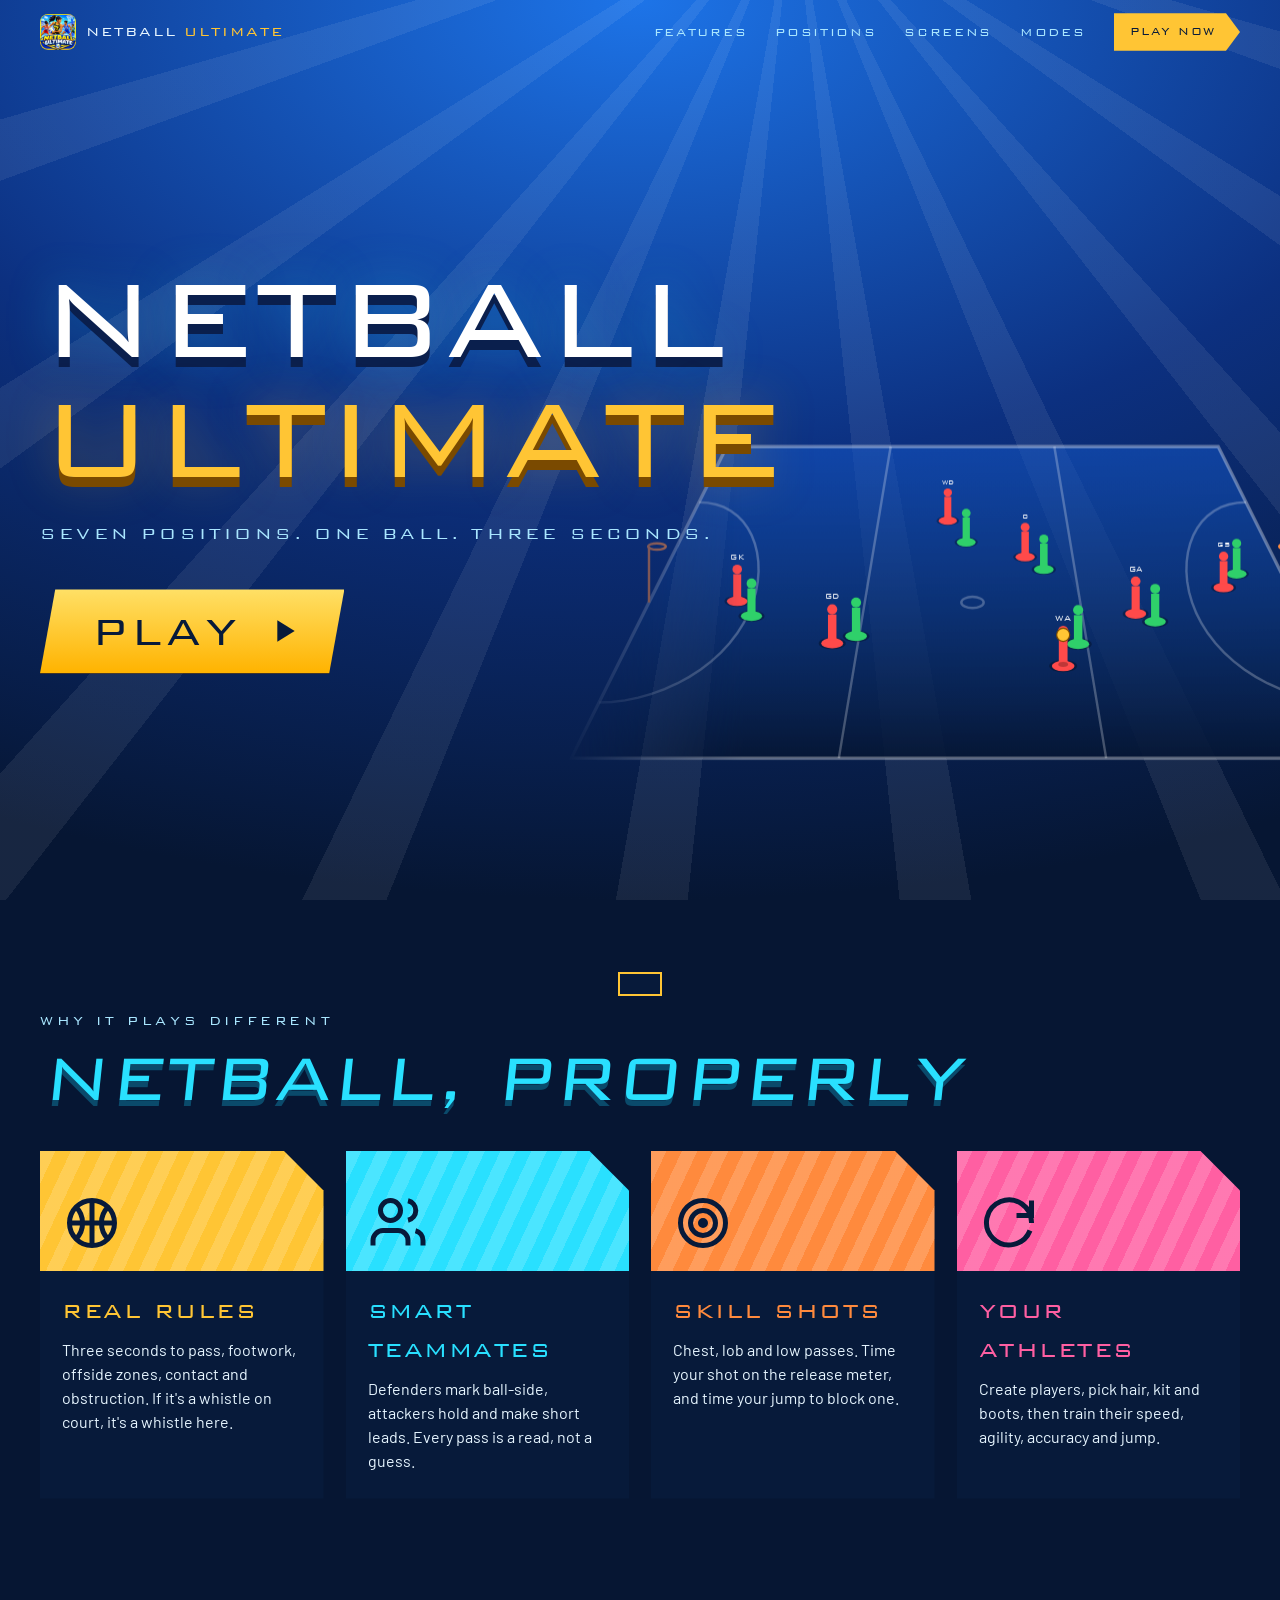
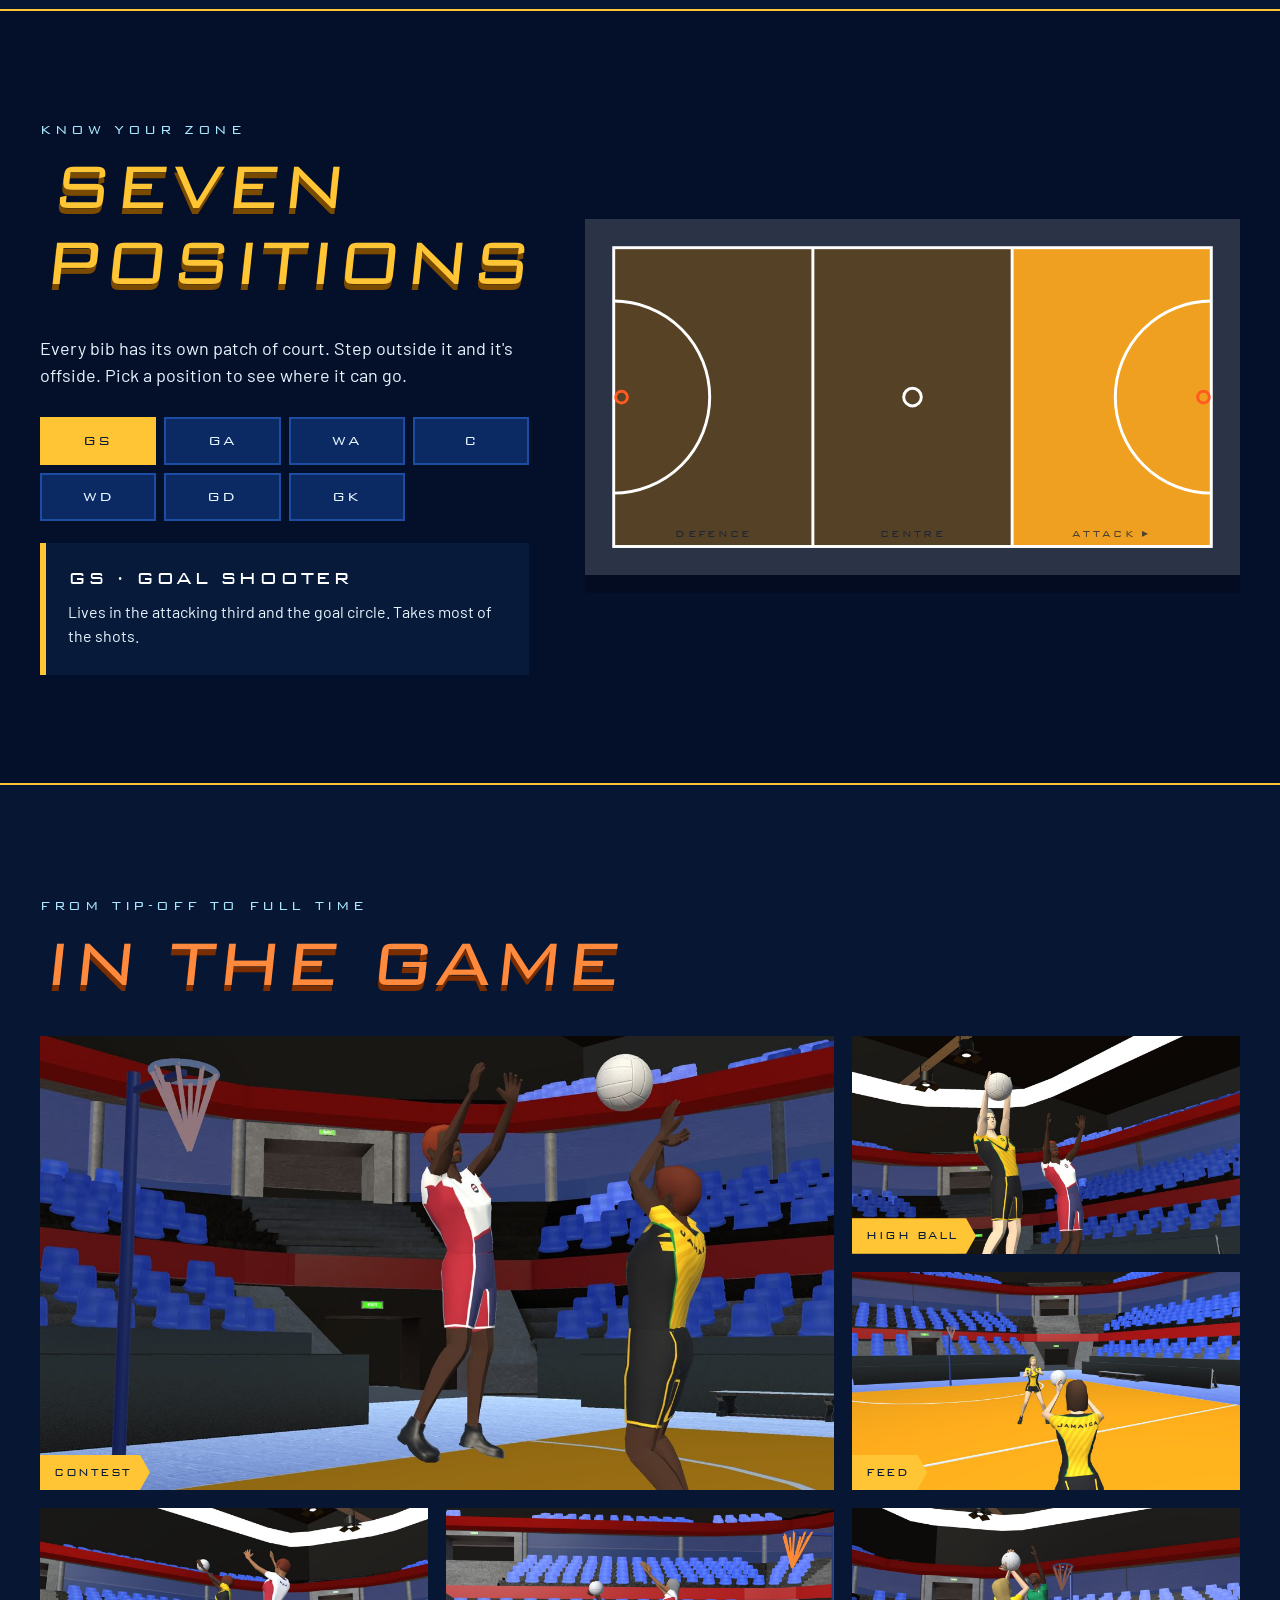
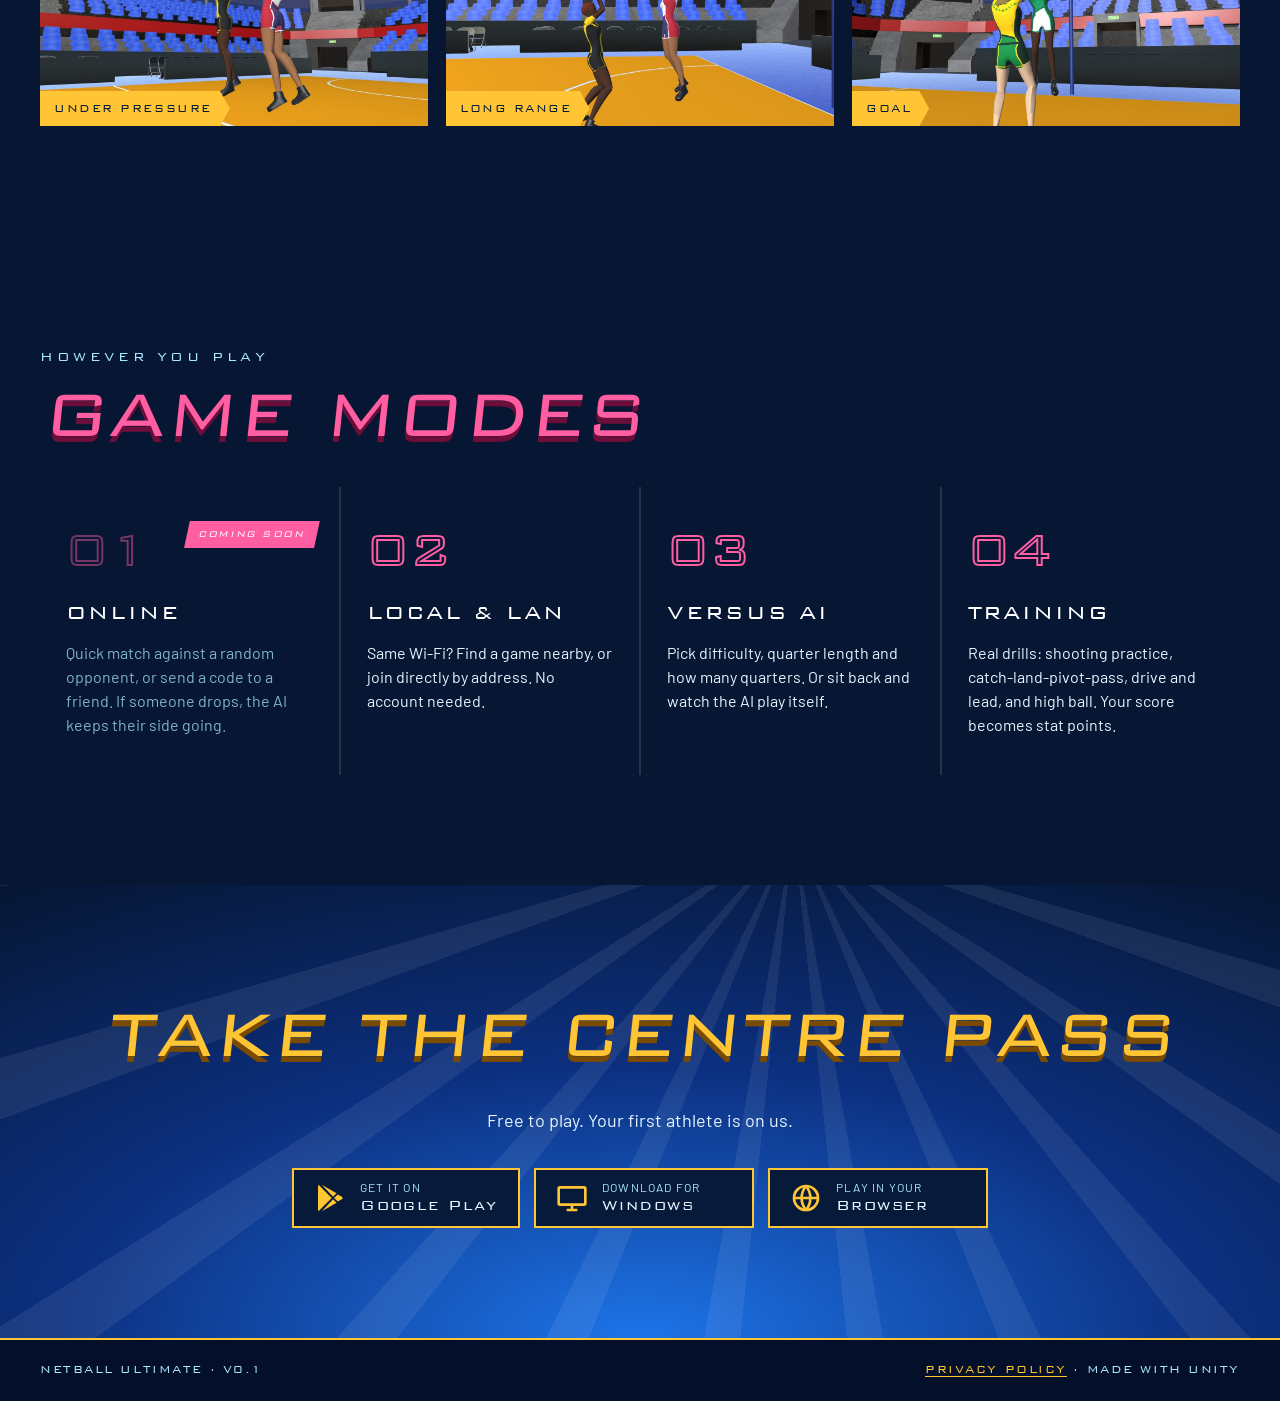
==== commit d5a7baf5: "Make Privacy Policy link clearer in footer Co-Authored-By: Claude Opus 5.5 <noreply@anthropic.com>" ====
--- a/index.html
+++ b/index.html
@@ -180,7 +180,7 @@
 <footer class="foot">
   <div class="wrap foot-inner">
     <span>Netball Ultimate &middot; v0.1</span>
-    <span><a href="privacy.html">Privacy</a> &middot; Made with Unity</span>
+    <span><a class="foot-link" href="privacy.html">Privacy Policy</a> &middot; Made with Unity</span>
   </div>
 </footer>
 
--- a/style.css
+++ b/style.css
@@ -178,6 +178,7 @@
 .legal li::marker{color:var(--gold)}
 .legal strong{color:#fff;font-weight:600}
 .legal a{color:var(--cyan);text-decoration:underline;text-underline-offset:3px;word-break:break-word}
+.foot-link{color:var(--gold);text-decoration:underline;text-underline-offset:3px}
 .foot a:hover{color:#fff}
 .links-static a{color:var(--ice)}
 @media (max-width:760px){
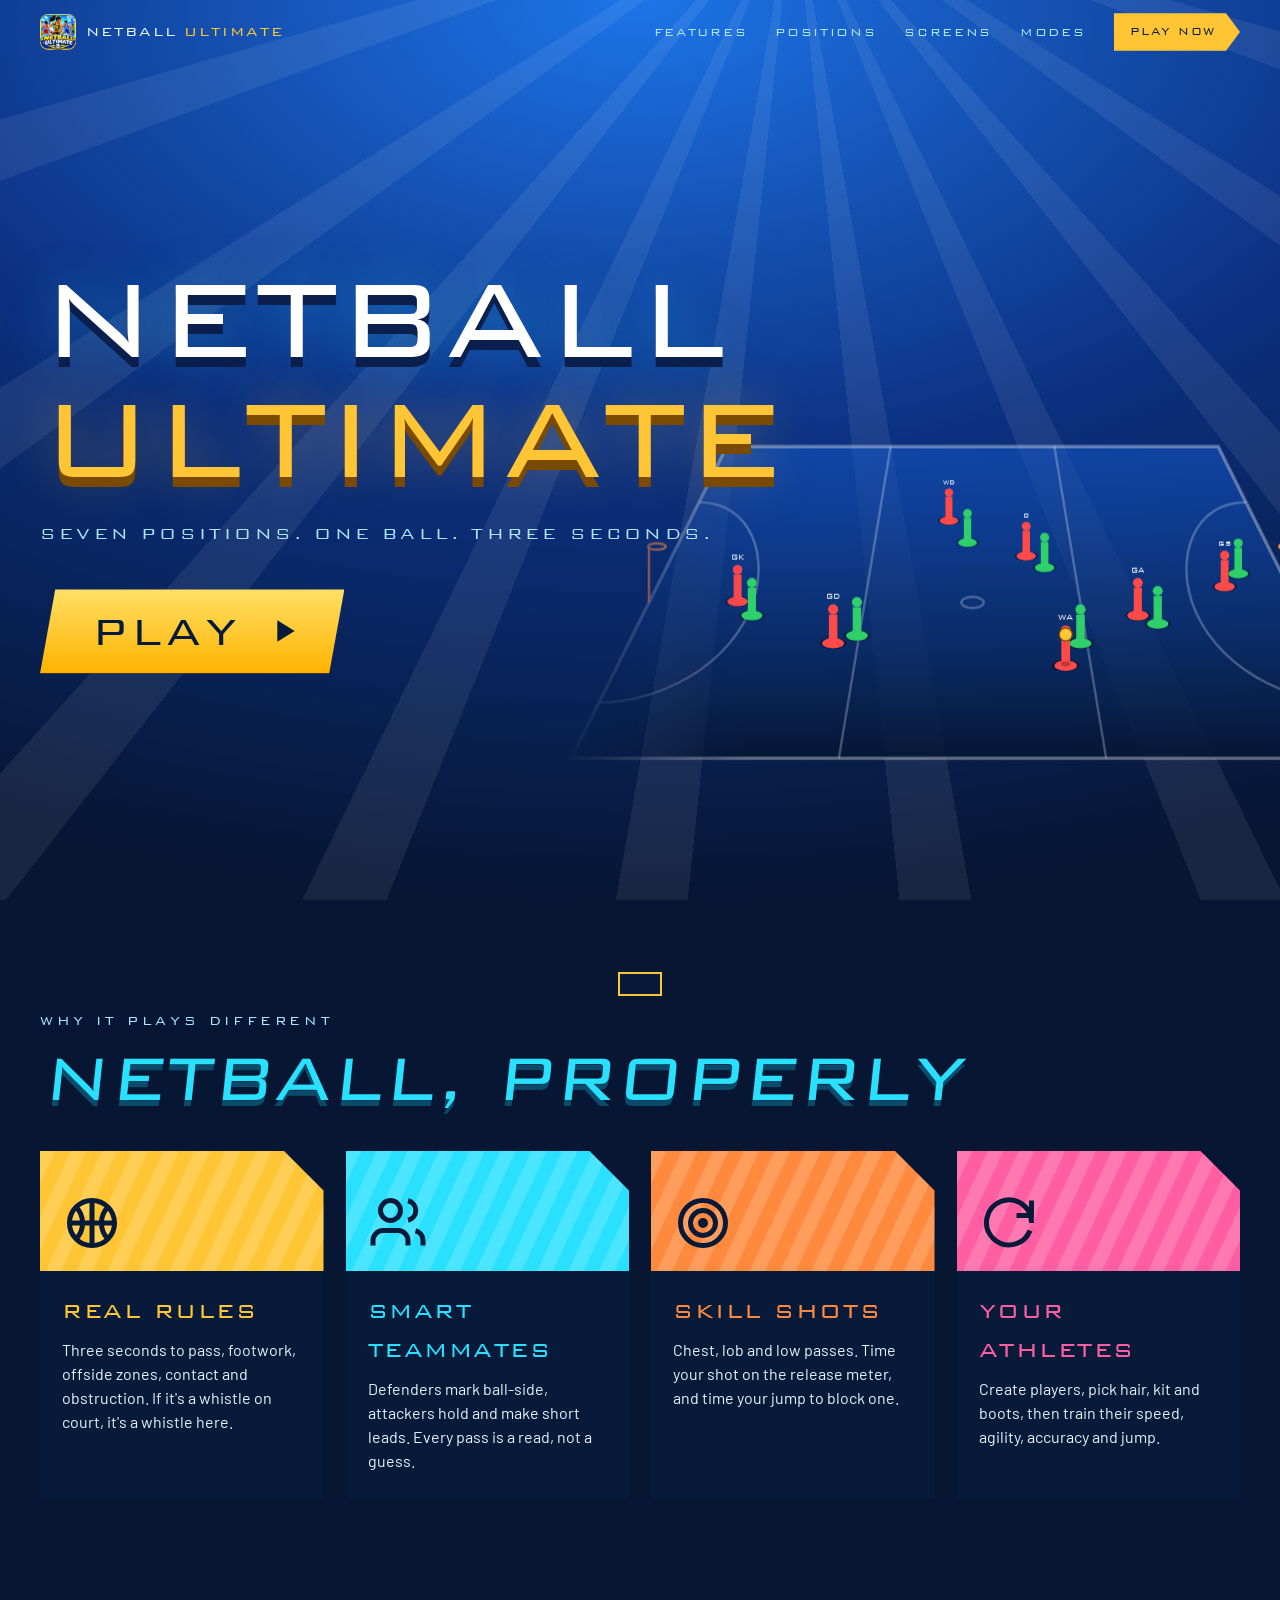
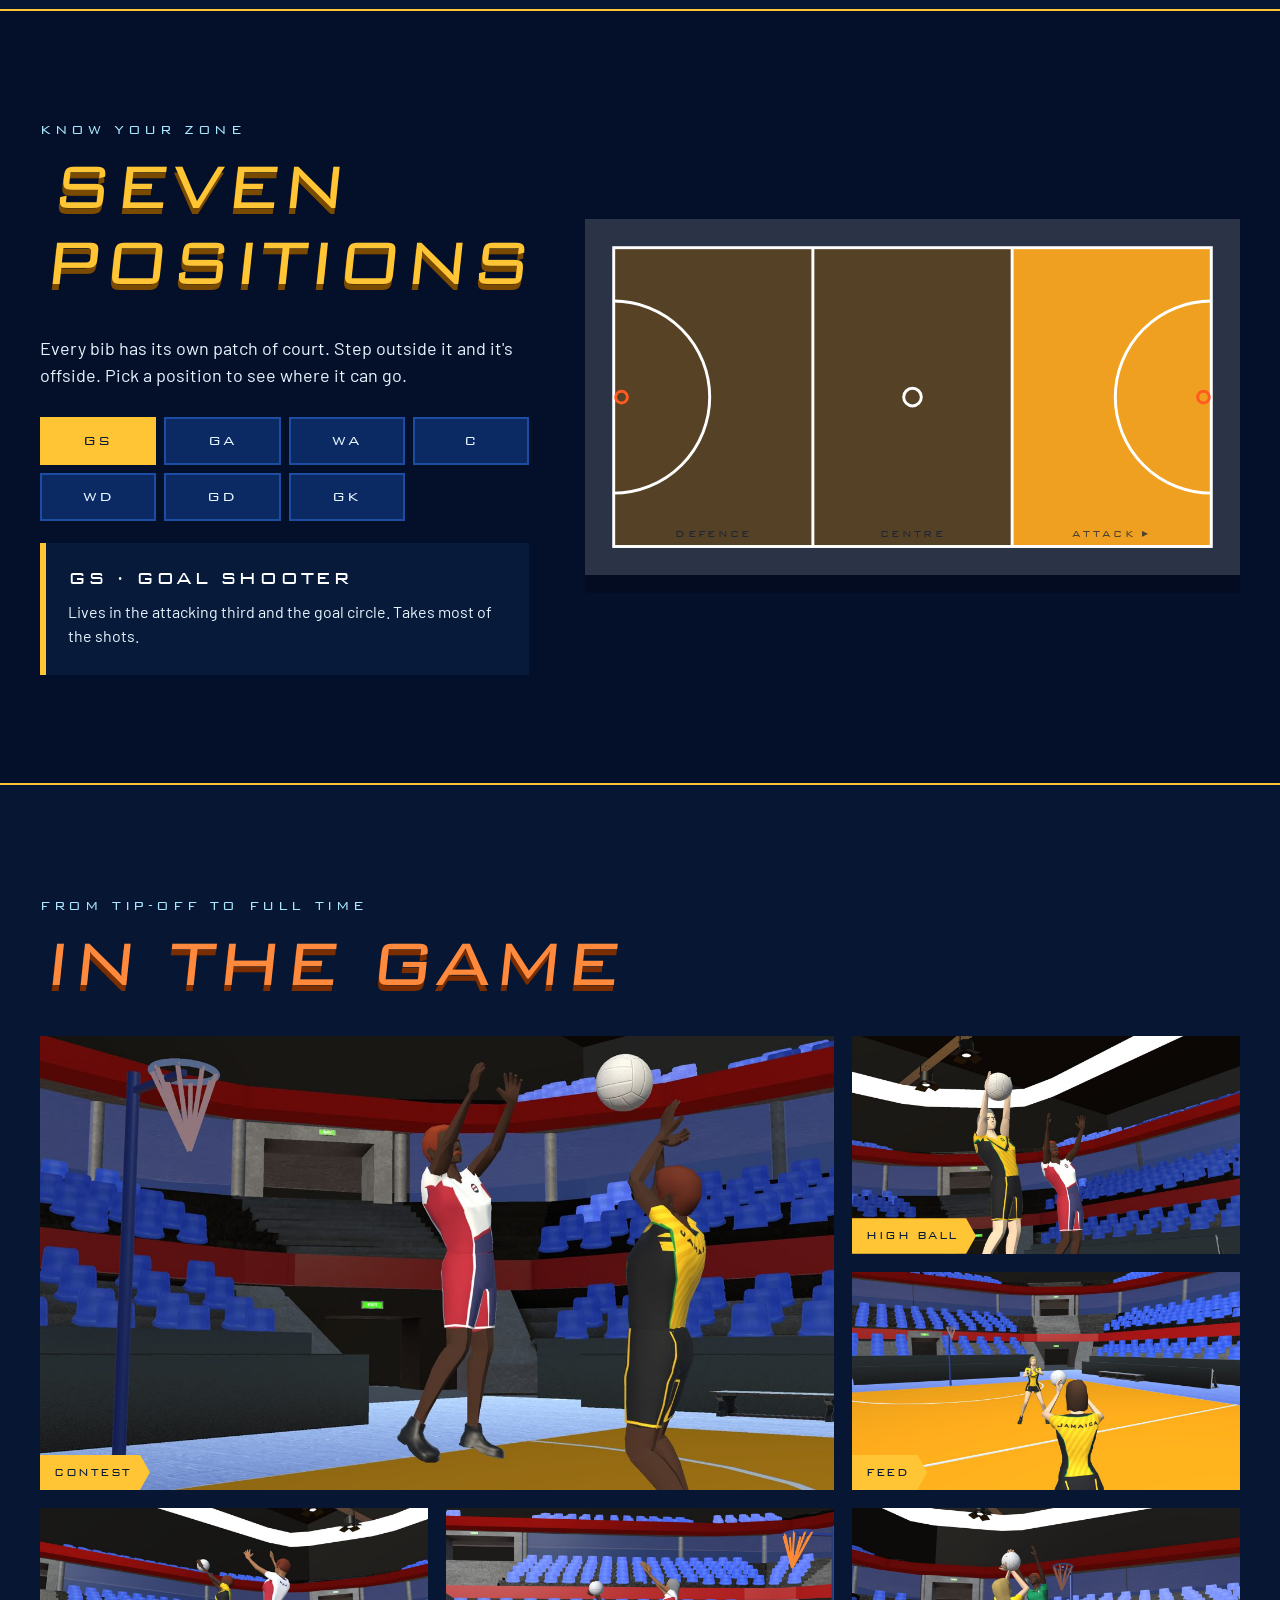
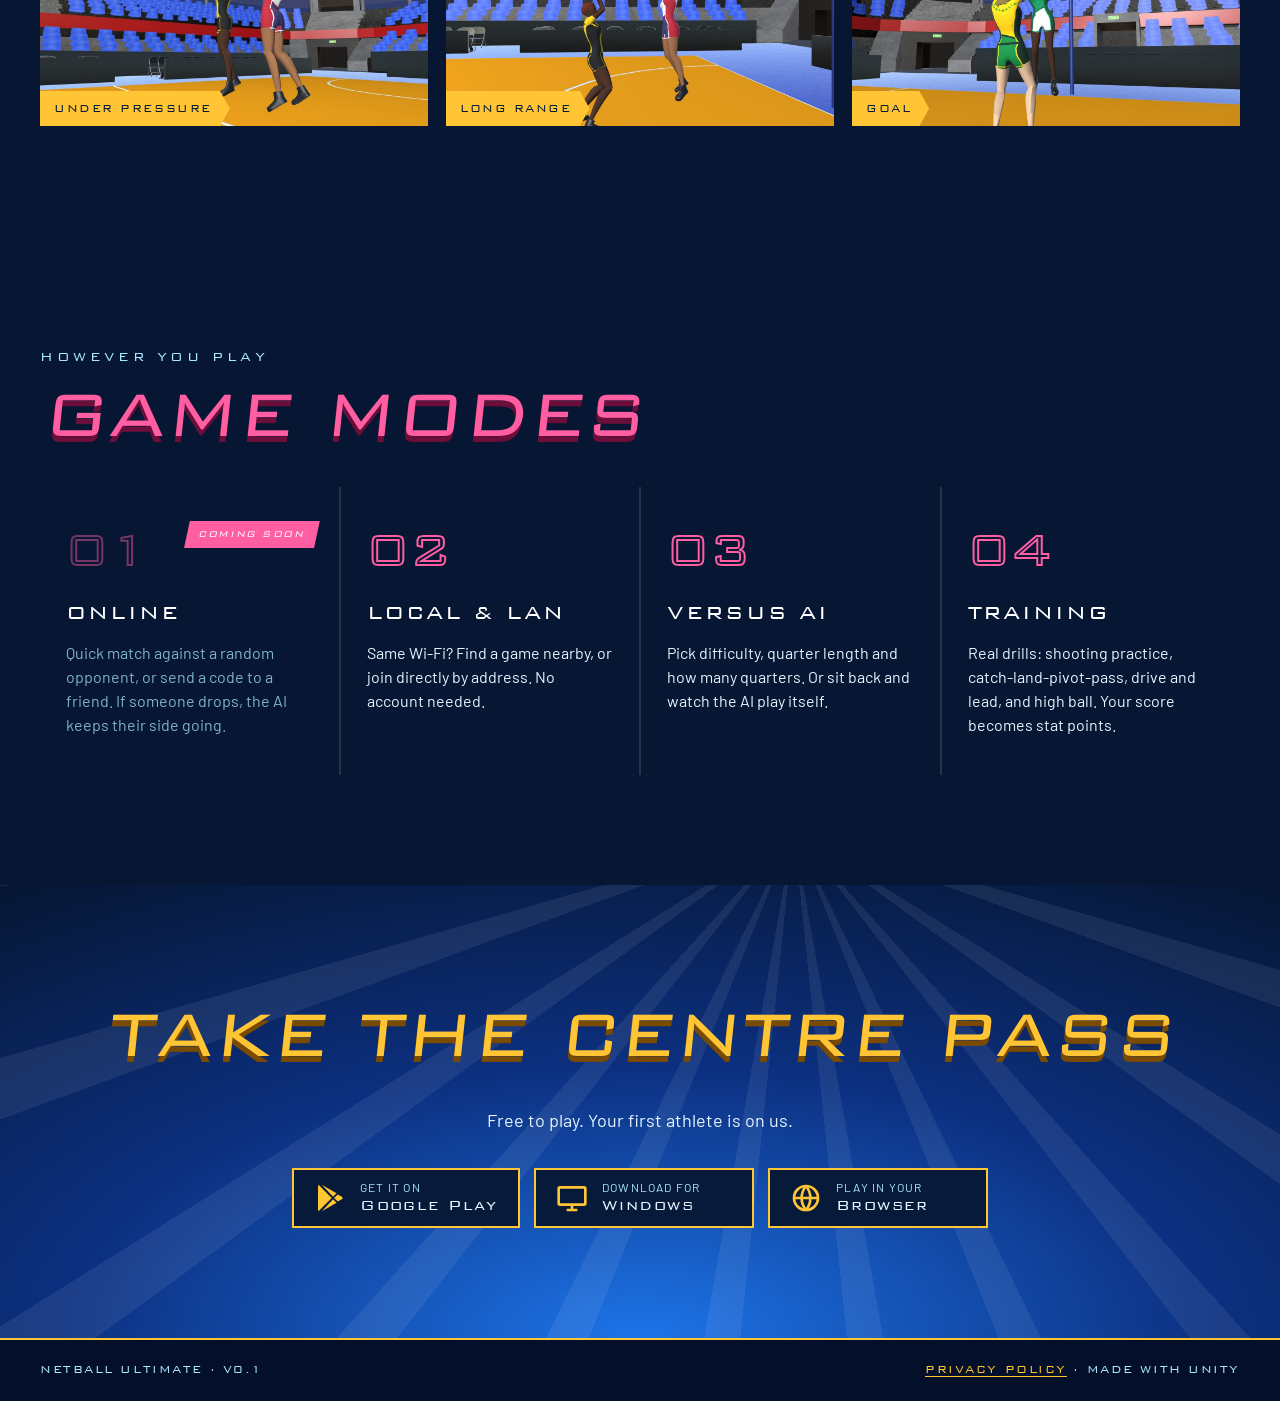
==== commit d630f323: "Link Google Play button to store listing Co-Authored-By: Claude Haiku 5.5 <noreply@anthropic.com>" ====
--- a/index.html
+++ b/index.html
@@ -160,7 +160,7 @@
       <h2 class="title t-gold">Take the centre pass</h2>
       <p class="body">Free to play. Your first athlete is on us.</p>
       <div class="stores">
-        <a class="store" href="#" data-soon>
+        <a class="store" href="https://play.google.com/store/apps/details?id=com.JoshTimAllen.NetballUltimate&amp;hl=en" target="_blank" rel="noopener">
           <svg viewBox="0 0 24 24" fill="currentColor"><path d="M3.6 2.3 13.3 12l-9.7 9.7c-.4-.2-.6-.6-.6-1.1V3.4c0-.5.2-.9.6-1.1zm10.7 10.7 2.6 2.6-11 6.3 8.4-8.9zm3.6-3.6 3 1.7c.8.5.8 1.3 0 1.8l-3 1.7-2.9-2.6 2.9-2.6zM5.9 2.1l11 6.3-2.6 2.6-8.4-8.9z"/></svg>
           <span><small>Get it on</small>Google Play</span>
         </a>
